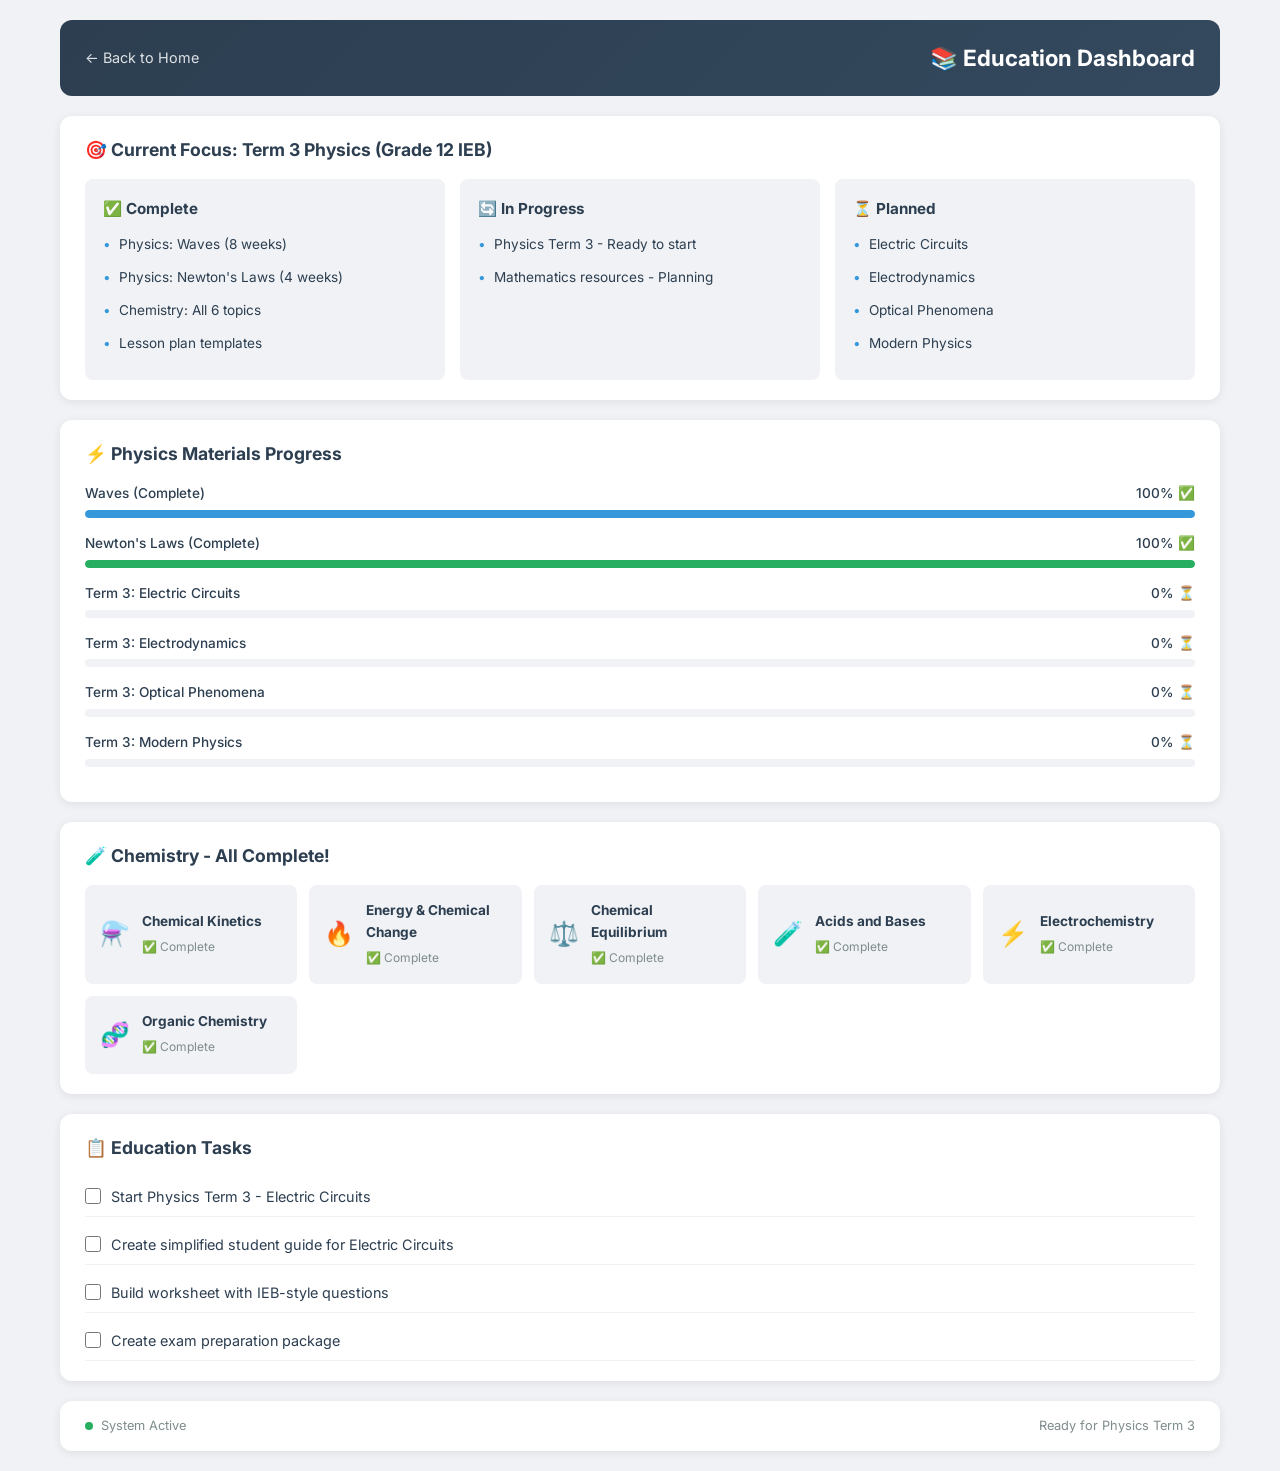
==== docs/pages/dashboard-education.html @ 8936907a "Initial commit: Complete Education & Business Management System" ====
<!DOCTYPE html>
<html lang="en">
<head>
    <meta charset="UTF-8">
    <meta name="viewport" content="width=device-width, initial-scale=1.0">
    <title>Education Dashboard - Professor Zakeyo</title>
    <link rel="stylesheet" href="../assets/css/dashboard.css">
    <link rel="stylesheet" href="../assets/css/page.css">
    <link href="https://fonts.googleapis.com/css2?family=Inter:wght@300;400;500;600;700;800&display=swap" rel="stylesheet">
</head>
<body>
    <div class="container">
        <div class="page-header">
            <a href="../index.html" class="back-link">← Back to Home</a>
            <h1>📚 Education Dashboard</h1>
        </div>

        <!-- Status Overview -->
        <div class="dashboard-section">
            <h2>🎯 Current Focus: Term 3 Physics (Grade 12 IEB)</h2>
            <div class="info-grid">
                <div class="info-card">
                    <h3>✅ Complete</h3>
                    <ul>
                        <li>Physics: Waves (8 weeks)</li>
                        <li>Physics: Newton's Laws (4 weeks)</li>
                        <li>Chemistry: All 6 topics</li>
                        <li>Lesson plan templates</li>
                    </ul>
                </div>
                <div class="info-card">
                    <h3>🔄 In Progress</h3>
                    <ul>
                        <li>Physics Term 3 - Ready to start</li>
                        <li>Mathematics resources - Planning</li>
                    </ul>
                </div>
                <div class="info-card">
                    <h3>⏳ Planned</h3>
                    <ul>
                        <li>Electric Circuits</li>
                        <li>Electrodynamics</li>
                        <li>Optical Phenomena</li>
                        <li>Modern Physics</li>
                    </ul>
                </div>
            </div>
        </div>

        <!-- Physics Progress -->
        <div class="dashboard-section">
            <h2>⚡ Physics Materials Progress</h2>
            <div class="progress-item">
                <div class="progress-header">
                    <span>Waves (Complete)</span>
                    <span>100% ✅</span>
                </div>
                <div class="progress-bar">
                    <div class="progress-fill blue" data-width="100%" style="width: 100%;"></div>
                </div>
            </div>
            <div class="progress-item">
                <div class="progress-header">
                    <span>Newton's Laws (Complete)</span>
                    <span>100% ✅</span>
                </div>
                <div class="progress-bar">
                    <div class="progress-fill green" data-width="100%" style="width: 100%;"></div>
                </div>
            </div>
            <div class="progress-item">
                <div class="progress-header">
                    <span>Term 3: Electric Circuits</span>
                    <span>0% ⏳</span>
                </div>
                <div class="progress-bar">
                    <div class="progress-fill orange" data-width="0%" style="width: 0%;"></div>
                </div>
            </div>
            <div class="progress-item">
                <div class="progress-header">
                    <span>Term 3: Electrodynamics</span>
                    <span>0% ⏳</span>
                </div>
                <div class="progress-bar">
                    <div class="progress-fill orange" data-width="0%" style="width: 0%;"></div>
                </div>
            </div>
            <div class="progress-item">
                <div class="progress-header">
                    <span>Term 3: Optical Phenomena</span>
                    <span>0% ⏳</span>
                </div>
                <div class="progress-bar">
                    <div class="progress-fill orange" data-width="0%" style="width: 0%;"></div>
                </div>
            </div>
            <div class="progress-item">
                <div class="progress-header">
                    <span>Term 3: Modern Physics</span>
                    <span>0% ⏳</span>
                </div>
                <div class="progress-bar">
                    <div class="progress-fill orange" data-width="0%" style="width: 0%;"></div>
                </div>
            </div>
        </div>

        <!-- Chemistry -->
        <div class="dashboard-section">
            <h2>🧪 Chemistry - All Complete!</h2>
            <div class="status-grid">
                <div class="status-item-box">
                    <span class="status-icon">⚗️</span>
                    <div class="status-text"><strong>Chemical Kinetics</strong><span>✅ Complete</span></div>
                </div>
                <div class="status-item-box">
                    <span class="status-icon">🔥</span>
                    <div class="status-text"><strong>Energy & Chemical Change</strong><span>✅ Complete</span></div>
                </div>
                <div class="status-item-box">
                    <span class="status-icon">⚖️</span>
                    <div class="status-text"><strong>Chemical Equilibrium</strong><span>✅ Complete</span></div>
                </div>
                <div class="status-item-box">
                    <span class="status-icon">🧪</span>
                    <div class="status-text"><strong>Acids and Bases</strong><span>✅ Complete</span></div>
                </div>
                <div class="status-item-box">
                    <span class="status-icon">⚡</span>
                    <div class="status-text"><strong>Electrochemistry</strong><span>✅ Complete</span></div>
                </div>
                <div class="status-item-box">
                    <span class="status-icon">🧬</span>
                    <div class="status-text"><strong>Organic Chemistry</strong><span>✅ Complete</span></div>
                </div>
            </div>
        </div>

        <!-- Learning Todo -->
        <div class="dashboard-section">
            <h2>📋 Education Tasks</h2>
            <ul class="todo-list">
                <li class="todo-item">
                    <label><input type="checkbox" id="edu-1"> <span class="todo-text">Start Physics Term 3 - Electric Circuits</span></label>
                </li>
                <li class="todo-item">
                    <label><input type="checkbox" id="edu-2"> <span class="todo-text">Create simplified student guide for Electric Circuits</span></label>
                </li>
                <li class="todo-item">
                    <label><input type="checkbox" id="edu-3"> <span class="todo-text">Build worksheet with IEB-style questions</span></label>
                </li>
                <li class="todo-item">
                    <label><input type="checkbox" id="edu-4"> <span class="todo-text">Create exam preparation package</span></label>
                </li>
            </ul>
        </div>

        <footer class="status-bar">
            <div class="status-item">
                <span class="status-dot green"></span>
                <span>System Active</span>
            </div>
            <div class="status-item">
                <span>Ready for Physics Term 3</span>
            </div>
        </footer>
    </div>
    <script src="../assets/js/dashboard.js"></script>
</body>
</html>
---- docs/assets/css/dashboard.css ----
/* ==========================================
   PROFESSOR ZAKEYO DASHBOARD - Main Styles
   Zero budget, fully responsive
   ========================================== */

/* Reset & Base */
* {
    margin: 0;
    padding: 0;
    box-sizing: border-box;
}

:root {
    --primary: #2c3e50;
    --primary-light: #34495e;
    --accent-blue: #3498db;
    --accent-green: #27ae60;
    --accent-orange: #f39c12;
    --accent-purple: #9b59b6;
    --bg: #f0f2f5;
    --card-bg: #ffffff;
    --text: #2c3e50;
    --text-light: #7f8c8d;
    --shadow: 0 2px 10px rgba(0,0,0,0.08);
    --shadow-hover: 0 5px 20px rgba(0,0,0,0.12);
    --radius: 12px;
    --transition: all 0.3s ease;
}

body {
    font-family: 'Inter', -apple-system, BlinkMacSystemFont, sans-serif;
    background: var(--bg);
    color: var(--text);
    line-height: 1.6;
    min-height: 100vh;
}

.container {
    max-width: 1200px;
    margin: 0 auto;
    padding: 20px;
}

/* Header */
.header {
    background: linear-gradient(135deg, var(--primary) 0%, var(--primary-light) 100%);
    color: white;
    border-radius: var(--radius);
    padding: 24px 30px;
    margin-bottom: 20px;
    box-shadow: var(--shadow);
}

.header-content {
    display: flex;
    justify-content: space-between;
    align-items: center;
    flex-wrap: wrap;
    gap: 15px;
}

.logo-area {
    display: flex;
    align-items: center;
    gap: 15px;
}

.logo-icon {
    font-size: 2.5rem;
    line-height: 1;
}

.logo-area h1 {
    font-size: 1.6rem;
    font-weight: 700;
    margin: 0;
}

.subtitle {
    font-size: 0.85rem;
    opacity: 0.85;
    margin-top: 2px;
}

.user-badge {
    background: rgba(255,255,255,0.2);
    padding: 6px 16px;
    border-radius: 20px;
    font-weight: 600;
    font-size: 0.9rem;
}

.date-badge {
    background: rgba(255,255,255,0.15);
    padding: 6px 14px;
    border-radius: 20px;
    font-size: 0.85rem;
}

/* Quick Stats */
.quick-stats {
    display: grid;
    grid-template-columns: repeat(auto-fit, minmax(200px, 1fr));
    gap: 15px;
    margin-bottom: 20px;
}

.stat-card {
    background: var(--card-bg);
    border-radius: var(--radius);
    padding: 20px;
    display: flex;
    align-items: center;
    gap: 15px;
    box-shadow: var(--shadow);
    transition: var(--transition);
    border-left: 4px solid var(--accent-blue);
}

.stat-card:hover {
    transform: translateY(-2px);
    box-shadow: var(--shadow-hover);
}

.stat-card.education { border-left-color: var(--accent-blue); }
.stat-card.business { border-left-color: var(--accent-green); }
.stat-card.personal { border-left-color: var(--accent-purple); }
.stat-card.achievement { border-left-color: var(--accent-orange); }

.stat-icon {
    font-size: 2rem;
    width: 50px;
    height: 50px;
    display: flex;
    align-items: center;
    justify-content: center;
    background: var(--bg);
    border-radius: 10px;
}

.stat-content {
    display: flex;
    flex-direction: column;
}

.stat-value {
    font-size: 1.5rem;
    font-weight: 800;
    color: var(--primary);
}

.stat-label {
    font-size: 0.8rem;
    color: var(--text-light);
    font-weight: 500;
}

/* Navigation Cards */
.nav-cards {
    display: grid;
    grid-template-columns: repeat(auto-fit, minmax(240px, 1fr));
    gap: 15px;
    margin-bottom: 20px;
}

.nav-card {
    background: var(--card-bg);
    border-radius: var(--radius);
    padding: 25px;
    text-decoration: none;
    color: var(--text);
    box-shadow: var(--shadow);
    transition: var(--transition);
    display: flex;
    flex-direction: column;
    align-items: center;
    text-align: center;
    gap: 8px;
    border-bottom: 4px solid transparent;
}

.nav-card:hover {
    transform: translateY(-3px);
    box-shadow: var(--shadow-hover);
}

.nav-card.main { border-bottom-color: var(--primary); }
.nav-card.education-card { border-bottom-color: var(--accent-blue); }
.nav-card.business-card { border-bottom-color: var(--accent-green); }
.nav-card.personal-card { border-bottom-color: var(--accent-purple); }

.nav-icon {
    font-size: 2.5rem;
}

.nav-title {
    font-size: 1.15rem;
    font-weight: 700;
}

.nav-desc {
    font-size: 0.8rem;
    color: var(--text-light);
}

/* Quick Actions */
.quick-actions {
    background: var(--card-bg);
    border-radius: var(--radius);
    padding: 20px 25px;
    box-shadow: var(--shadow);
    margin-bottom: 20px;
}

.quick-actions h2 {
    font-size: 1.1rem;
    margin-bottom: 15px;
    color: var(--primary);
}

.action-grid {
    display: grid;
    grid-template-columns: repeat(auto-fit, minmax(200px, 1fr));
    gap: 10px;
}

.action-btn {
    background: var(--bg);
    border: none;
    border-radius: 8px;
    padding: 12px 15px;
    cursor: pointer;
    transition: var(--transition);
    font-size: 0.9rem;
    font-weight: 500;
    color: var(--text);
    text-align: left;
    display: flex;
    align-items: center;
    gap: 10px;
    font-family: inherit;
}

.action-btn:hover {
    background: var(--primary);
    color: white;
}

.action-icon {
    font-size: 1.2rem;
}

/* Activity Feed */
.activity-feed {
    background: var(--card-bg);
    border-radius: var(--radius);
    padding: 20px 25px;
    box-shadow: var(--shadow);
    margin-bottom: 20px;
}

.activity-feed h2 {
    font-size: 1.1rem;
    margin-bottom: 15px;
    color: var(--primary);
}

.activity-list {
    display: flex;
    flex-direction: column;
    gap: 10px;
}

.activity-item {
    display: flex;
    align-items: flex-start;
    gap: 12px;
    padding: 10px 0;
    border-bottom: 1px solid #eee;
}

.activity-item:last-child {
    border-bottom: none;
}

.activity-date {
    font-size: 0.75rem;
    font-weight: 700;
    color: var(--accent-blue);
    white-space: nowrap;
    min-width: 55px;
    padding-top: 2px;
}

.activity-text {
    font-size: 0.9rem;
    color: var(--text);
}

/* Journal Note */
.journal-note {
    background: linear-gradient(135deg, #fef9e7 0%, #fdebd0 100%);
    border-radius: var(--radius);
    padding: 20px 25px;
    box-shadow: var(--shadow);
    margin-bottom: 20px;
    border-left: 4px solid var(--accent-orange);
}

.journal-note h2 {
    font-size: 1.1rem;
    margin-bottom: 10px;
    color: var(--accent-orange);
}

.journal-entry p {
    font-size: 0.9rem;
    margin-bottom: 8px;
}

/* Status Bar */
.status-bar {
    background: var(--card-bg);
    border-radius: var(--radius);
    padding: 15px 25px;
    box-shadow: var(--shadow);
    display: flex;
    justify-content: space-between;
    align-items: center;
    flex-wrap: wrap;
    gap: 10px;
    font-size: 0.8rem;
    color: var(--text-light);
}

.status-item {
    display: flex;
    align-items: center;
    gap: 8px;
}

.status-dot {
    width: 8px;
    height: 8px;
    border-radius: 50%;
    display: inline-block;
}

.status-dot.green {
    background: var(--accent-green);
    animation: pulse 2s infinite;
}

@keyframes pulse {
    0%, 100% { opacity: 1; }
    50% { opacity: 0.5; }
}

/* Responsive */
@media (max-width: 768px) {
    .container {
        padding: 10px;
    }
    
    .header {
        padding: 18px 20px;
    }
    
    .header-content {
        flex-direction: column;
        text-align: center;
    }
    
    .logo-area {
        flex-direction: column;
    }
    
    .logo-area h1 {
        font-size: 1.3rem;
    }
    
    .quick-stats {
        grid-template-columns: repeat(2, 1fr);
    }
    
    .nav-cards {
        grid-template-columns: 1fr;
    }
    
    .action-grid {
        grid-template-columns: 1fr;
    }
    
    .status-bar {
        flex-direction: column;
        text-align: center;
    }
}

@media (max-width: 480px) {
    .quick-stats {
        grid-template-columns: 1fr;
    }
    
    .stat-card {
        padding: 15px;
    }
}
---- docs/assets/css/page.css ----
/* ==========================================
   PROFESSOR ZAKEYO DASHBOARD - Page Styles
   ========================================== */

/* Page Header */
.page-header {
    background: linear-gradient(135deg, var(--primary) 0%, var(--primary-light) 100%);
    color: white;
    border-radius: var(--radius);
    padding: 20px 25px;
    margin-bottom: 20px;
    display: flex;
    justify-content: space-between;
    align-items: center;
    flex-wrap: wrap;
    gap: 15px;
}

.page-header h1 {
    font-size: 1.4rem;
    font-weight: 700;
}

.back-link {
    color: white;
    text-decoration: none;
    display: flex;
    align-items: center;
    gap: 5px;
    font-size: 0.9rem;
    opacity: 0.85;
    transition: var(--transition);
}

.back-link:hover {
    opacity: 1;
}

/* Dashboard Sections */
.dashboard-section {
    background: var(--card-bg);
    border-radius: var(--radius);
    padding: 20px 25px;
    box-shadow: var(--shadow);
    margin-bottom: 20px;
}

.dashboard-section h2 {
    font-size: 1.1rem;
    margin-bottom: 15px;
    color: var(--primary);
    display: flex;
    align-items: center;
    gap: 8px;
}

/* Progress Bars */
.progress-item {
    display: flex;
    flex-direction: column;
    gap: 5px;
    margin-bottom: 15px;
}

.progress-header {
    display: flex;
    justify-content: space-between;
    font-size: 0.85rem;
    font-weight: 500;
}

.progress-bar {
    height: 8px;
    background: var(--bg);
    border-radius: 4px;
    overflow: hidden;
}

.progress-fill {
    height: 100%;
    border-radius: 4px;
    transition: width 1s ease;
}

.progress-fill.blue { background: var(--accent-blue); }
.progress-fill.green { background: var(--accent-green); }
.progress-fill.orange { background: var(--accent-orange); }
.progress-fill.purple { background: var(--accent-purple); }

/* Status Grid */
.status-grid {
    display: grid;
    grid-template-columns: repeat(auto-fit, minmax(180px, 1fr));
    gap: 12px;
}

.status-item-box {
    background: var(--bg);
    border-radius: 8px;
    padding: 15px;
    display: flex;
    align-items: center;
    gap: 12px;
}

.status-icon {
    font-size: 1.5rem;
}

.status-text strong {
    display: block;
    font-size: 0.85rem;
}

.status-text span {
    font-size: 0.75rem;
    color: var(--text-light);
}

/* Todo List */
.todo-list {
    list-style: none;
    display: flex;
    flex-direction: column;
    gap: 8px;
}

.todo-item {
    display: flex;
    align-items: flex-start;
    gap: 10px;
    padding: 8px 0;
    border-bottom: 1px solid #f0f0f0;
}

.todo-item label {
    display: flex;
    align-items: flex-start;
    gap: 10px;
    cursor: pointer;
    flex: 1;
}

.todo-item input[type="checkbox"] {
    margin-top: 3px;
    width: 16px;
    height: 16px;
    accent-color: var(--accent-green);
}

.todo-text {
    font-size: 0.9rem;
}

/* Priority Tags */
.priority {
    display: inline-block;
    padding: 2px 8px;
    border-radius: 4px;
    font-size: 0.7rem;
    font-weight: 600;
    text-transform: uppercase;
}

.priority.high { background: #ffe0e0; color: #e74c3c; }
.priority.medium { background: #fff3d6; color: #f39c12; }
.priority.low { background: #d4f5d4; color: #27ae60; }

/* Info Cards */
.info-grid {
    display: grid;
    grid-template-columns: repeat(auto-fit, minmax(250px, 1fr));
    gap: 15px;
}

.info-card {
    background: var(--bg);
    border-radius: 8px;
    padding: 18px;
}

.info-card h3 {
    font-size: 0.95rem;
    margin-bottom: 10px;
    color: var(--primary);
}

.info-card p, .info-card li {
    font-size: 0.85rem;
    margin-bottom: 5px;
    color: var(--text);
}

.info-card ul {
    list-style: none;
}

.info-card ul li {
    padding: 3px 0;
    padding-left: 16px;
    position: relative;
}

.info-card ul li:before {
    content: "•";
    position: absolute;
    left: 0;
    color: var(--accent-blue);
}

/* Resource Links */
.resource-links {
    display: grid;
    grid-template-columns: repeat(auto-fit, minmax(200px, 1fr));
    gap: 10px;
}

.resource-link {
    background: var(--bg);
    border-radius: 8px;
    padding: 15px;
    text-decoration: none;
    color: var(--text);
    display: flex;
    align-items: center;
    gap: 12px;
    transition: var(--transition);
}

.resource-link:hover {
    background: var(--primary);
    color: white;
}

.resource-link .emoji {
    font-size: 1.3rem;
}

.resource-link .name {
    font-weight: 500;
    font-size: 0.85rem;
}

/* Timeline */
.timeline {
    display: flex;
    flex-direction: column;
    gap: 15px;
}

.timeline-item {
    display: flex;
    gap: 15px;
}

.timeline-date {
    min-width: 80px;
    font-size: 0.75rem;
    font-weight: 700;
    color: var(--accent-blue);
    padding-top: 2px;
}

.timeline-content {
    flex: 1;
    padding-bottom: 15px;
    border-bottom: 1px solid #eee;
    font-size: 0.9rem;
}

/* Learning Journal */
.journal-grid {
    display: grid;
    grid-template-columns: repeat(auto-fit, minmax(280px, 1fr));
    gap: 15px;
}

.journal-card {
    background: var(--bg);
    border-radius: 8px;
    padding: 18px;
    border-left: 4px solid var(--accent-orange);
}

.journal-card h3 {
    font-size: 0.9rem;
    margin-bottom: 8px;
}

.journal-card p {
    font-size: 0.8rem;
    color: var(--text-light);
    margin-bottom: 5px;
}

/* Empty State */
.empty-state {
    text-align: center;
    padding: 40px 20px;
}

.empty-state .emoji {
    font-size: 3rem;
    margin-bottom: 15px;
}

.empty-state h3 {
    font-size: 1.1rem;
    margin-bottom: 8px;
}

.empty-state p {
    font-size: 0.85rem;
    color: var(--text-light);
}

/* Responsive for Pages */
@media (max-width: 768px) {
    .page-header {
        flex-direction: column;
        text-align: center;
    }
    
    .status-grid {
        grid-template-columns: 1fr;
    }
    
    .info-grid {
        grid-template-columns: 1fr;
    }
    
    .resource-links {
        grid-template-columns: 1fr;
    }
    
    .journal-grid {
        grid-template-columns: 1fr;
    }
}
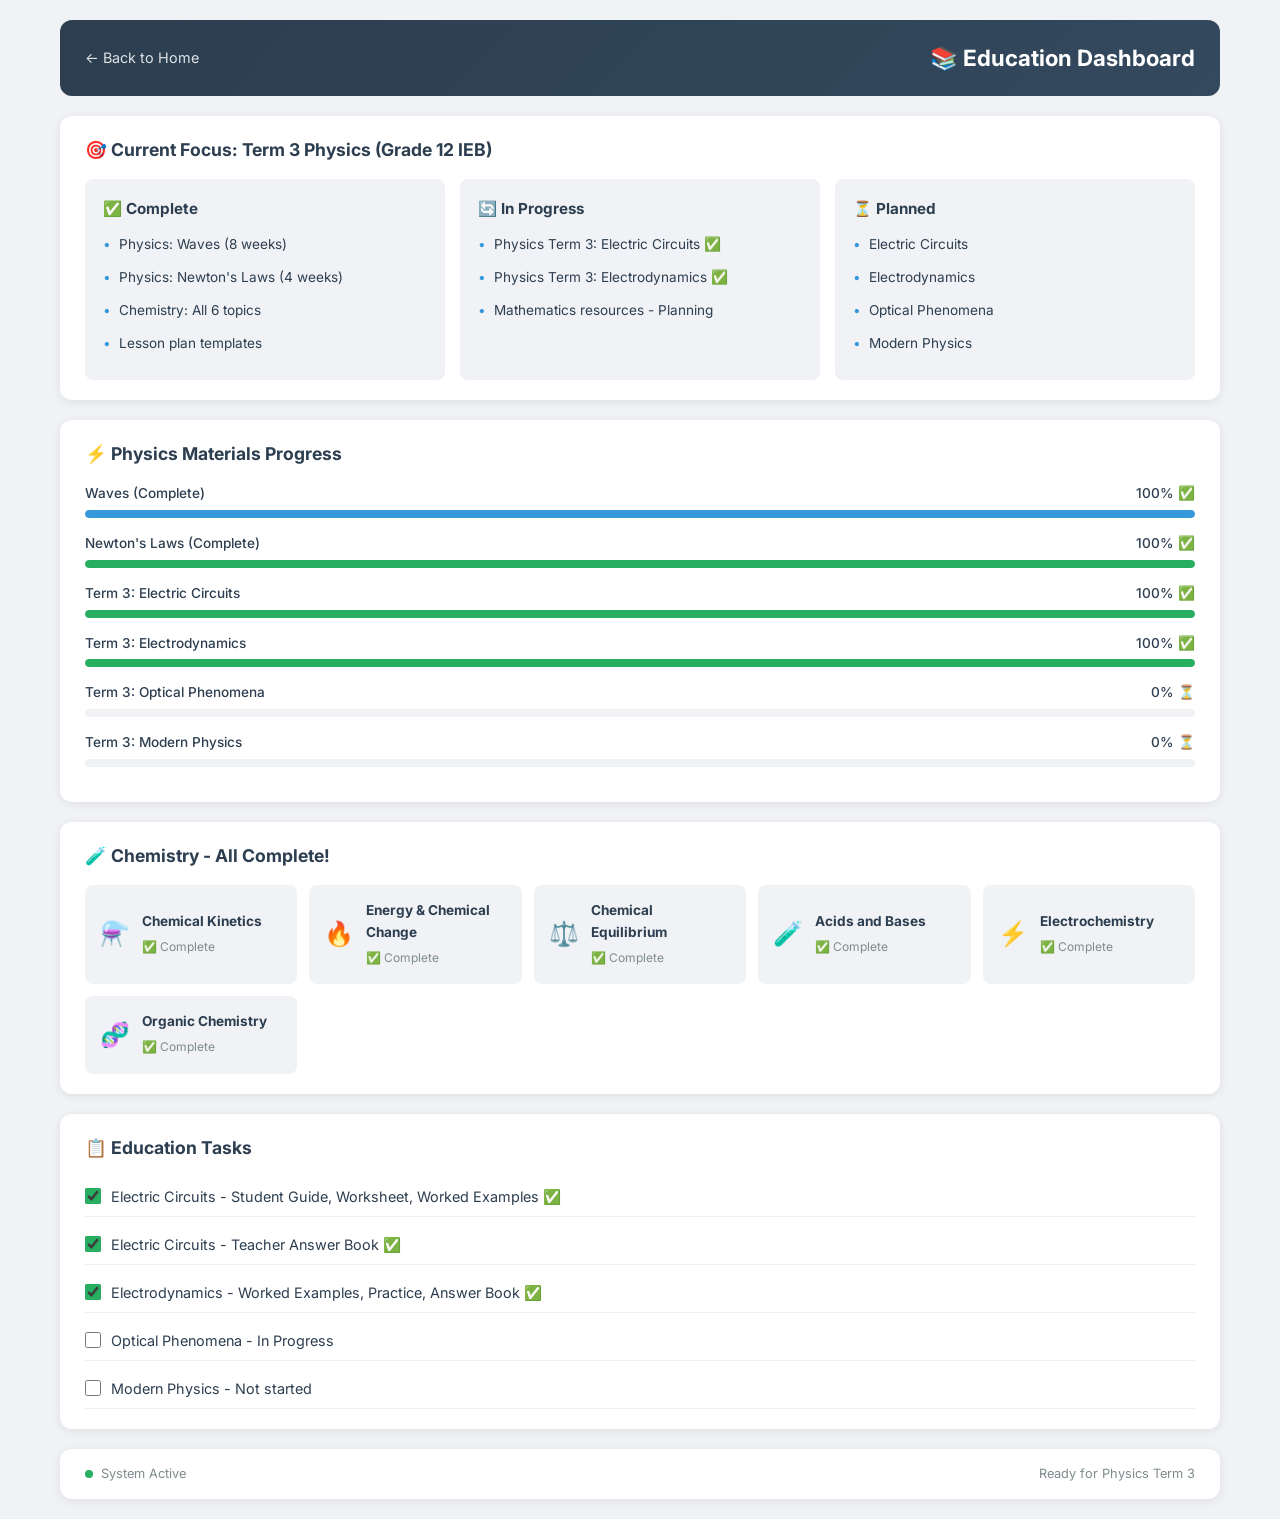
==== commit 7a55ed6b: "Update dashboard - Term 3 progress, activity feed, education page" ====
--- a/docs/pages/dashboard-education.html
+++ b/docs/pages/dashboard-education.html
@@ -31,7 +31,8 @@
                 <div class="info-card">
                     <h3>🔄 In Progress</h3>
                     <ul>
-                        <li>Physics Term 3 - Ready to start</li>
+                        <li>Physics Term 3: Electric Circuits ✅</li>
+                        <li>Physics Term 3: Electrodynamics ✅</li>
                         <li>Mathematics resources - Planning</li>
                     </ul>
                 </div>
@@ -71,19 +72,19 @@
             <div class="progress-item">
                 <div class="progress-header">
                     <span>Term 3: Electric Circuits</span>
-                    <span>0% ⏳</span>
+                    <span>100% ✅</span>
                 </div>
                 <div class="progress-bar">
-                    <div class="progress-fill orange" data-width="0%" style="width: 0%;"></div>
+                    <div class="progress-fill green" data-width="100%" style="width: 100%;"></div>
                 </div>
             </div>
             <div class="progress-item">
                 <div class="progress-header">
                     <span>Term 3: Electrodynamics</span>
-                    <span>0% ⏳</span>
+                    <span>100% ✅</span>
                 </div>
                 <div class="progress-bar">
-                    <div class="progress-fill orange" data-width="0%" style="width: 0%;"></div>
+                    <div class="progress-fill green" data-width="100%" style="width: 100%;"></div>
                 </div>
             </div>
             <div class="progress-item">
@@ -142,16 +143,19 @@
             <h2>📋 Education Tasks</h2>
             <ul class="todo-list">
                 <li class="todo-item">
-                    <label><input type="checkbox" id="edu-1"> <span class="todo-text">Start Physics Term 3 - Electric Circuits</span></label>
+                    <label><input type="checkbox" id="edu-1" checked> <span class="todo-text">Electric Circuits - Student Guide, Worksheet, Worked Examples ✅</span></label>
                 </li>
                 <li class="todo-item">
-                    <label><input type="checkbox" id="edu-2"> <span class="todo-text">Create simplified student guide for Electric Circuits</span></label>
+                    <label><input type="checkbox" id="edu-2" checked> <span class="todo-text">Electric Circuits - Teacher Answer Book ✅</span></label>
                 </li>
                 <li class="todo-item">
-                    <label><input type="checkbox" id="edu-3"> <span class="todo-text">Build worksheet with IEB-style questions</span></label>
+                    <label><input type="checkbox" id="edu-3" checked> <span class="todo-text">Electrodynamics - Worked Examples, Practice, Answer Book ✅</span></label>
                 </li>
                 <li class="todo-item">
-                    <label><input type="checkbox" id="edu-4"> <span class="todo-text">Create exam preparation package</span></label>
+                    <label><input type="checkbox" id="edu-4"> <span class="todo-text">Optical Phenomena - In Progress</span></label>
+                </li>
+                <li class="todo-item">
+                    <label><input type="checkbox" id="edu-5"> <span class="todo-text">Modern Physics - Not started</span></label>
                 </li>
             </ul>
         </div>
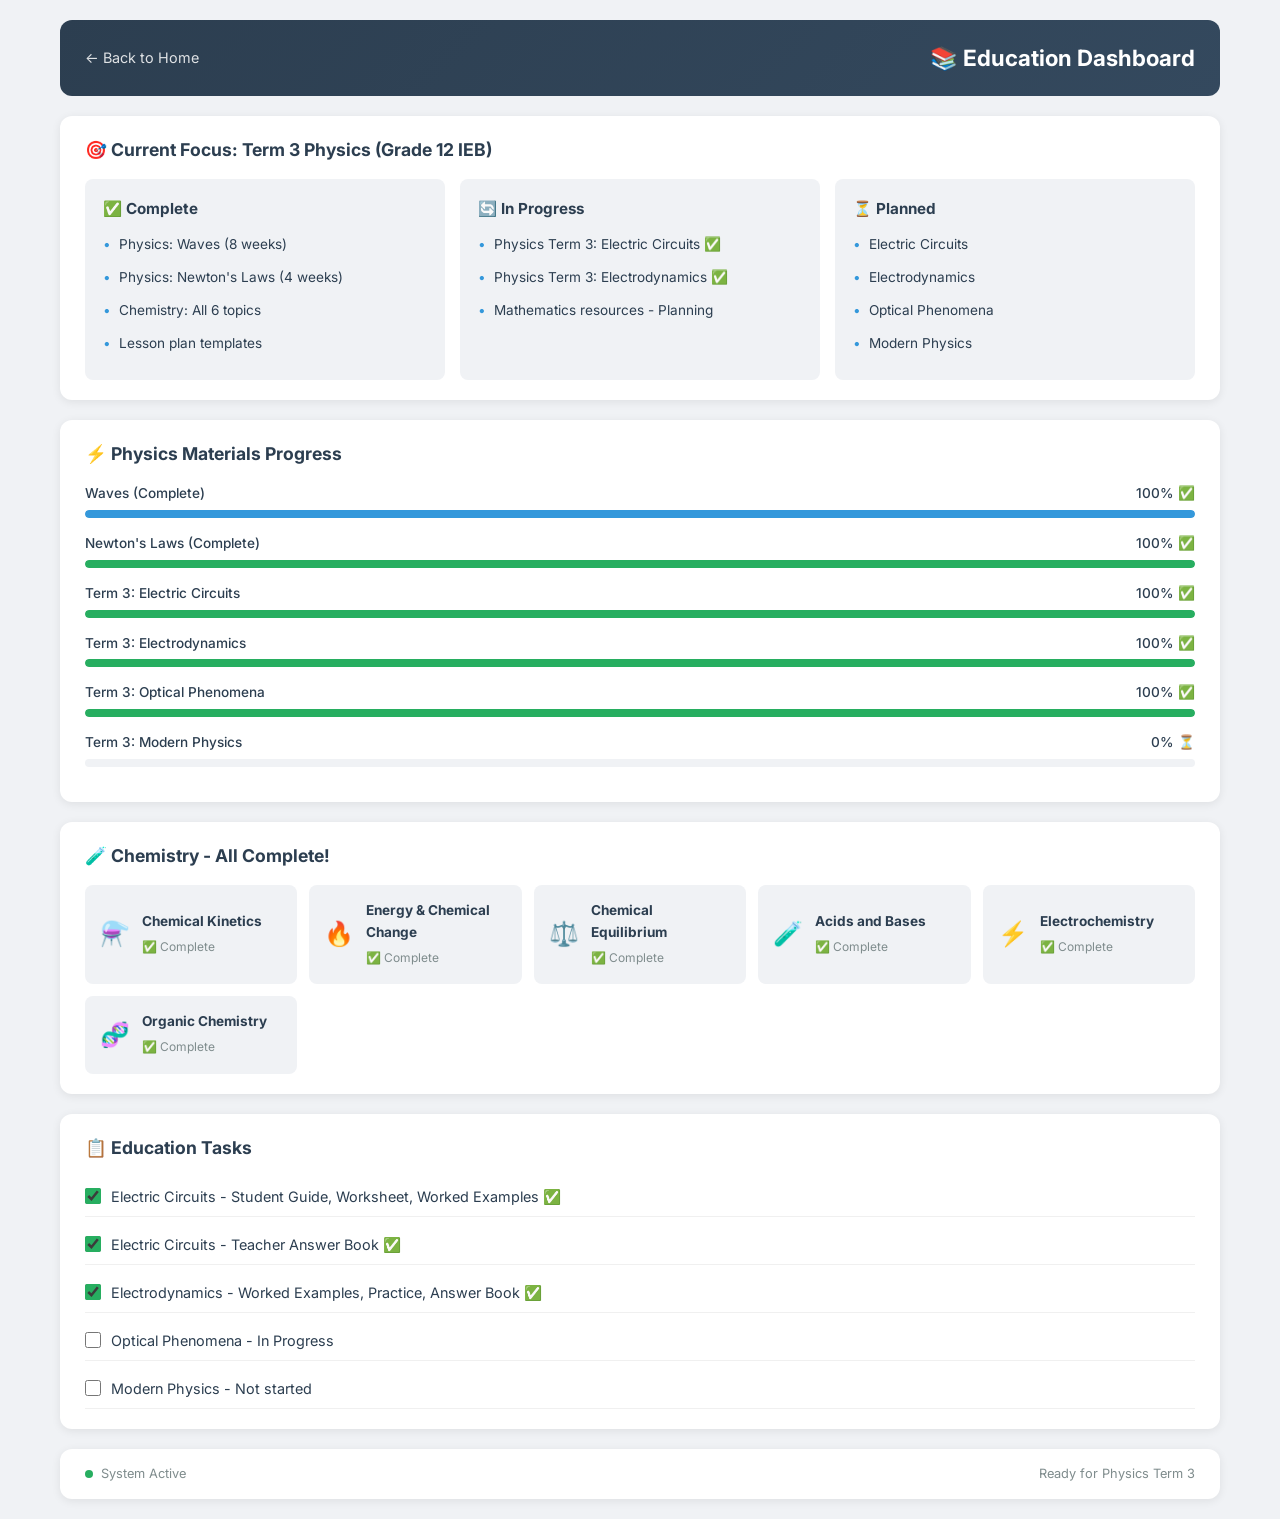
==== commit 9b03aae9: "Add Optical Phenomena - worked examples, practice activities, answer book + update dashboard" ====
--- a/docs/pages/dashboard-education.html
+++ b/docs/pages/dashboard-education.html
@@ -90,10 +90,10 @@
             <div class="progress-item">
                 <div class="progress-header">
                     <span>Term 3: Optical Phenomena</span>
-                    <span>0% ⏳</span>
+                    <span>100% ✅</span>
                 </div>
                 <div class="progress-bar">
-                    <div class="progress-fill orange" data-width="0%" style="width: 0%;"></div>
+                    <div class="progress-fill green" data-width="100%" style="width: 100%;"></div>
                 </div>
             </div>
             <div class="progress-item">
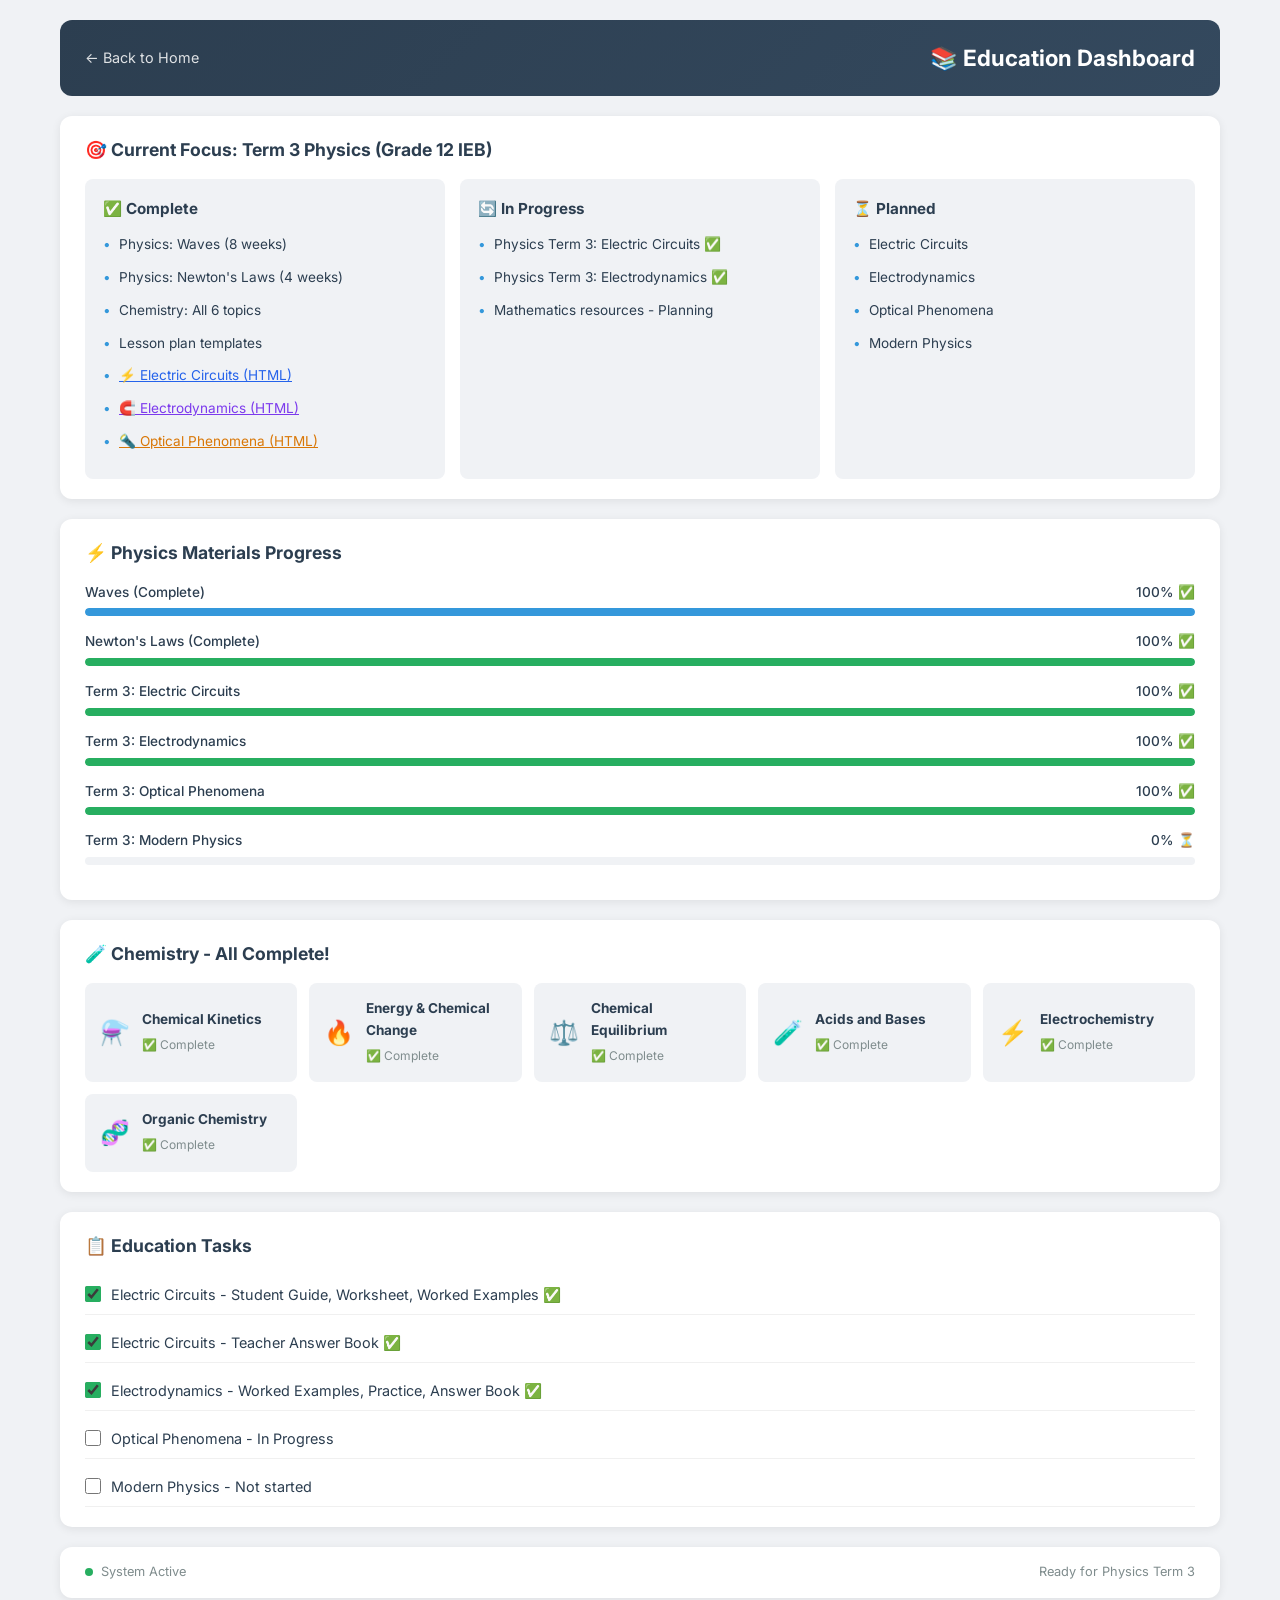
==== commit f135f239: "Add interactive HTML practice pages for all 3 Term 3 physics topics + link from dashboard" ====
--- a/docs/pages/dashboard-education.html
+++ b/docs/pages/dashboard-education.html
@@ -26,6 +26,9 @@
                         <li>Physics: Newton's Laws (4 weeks)</li>
                         <li>Chemistry: All 6 topics</li>
                         <li>Lesson plan templates</li>
+                        <li><a href="electric-circuits-practice.html" style="color:#2563eb;">⚡ Electric Circuits (HTML)</a></li>
+                        <li><a href="electrodynamics-practice.html" style="color:#7c3aed;">🧲 Electrodynamics (HTML)</a></li>
+                        <li><a href="optical-phenomena-practice.html" style="color:#d97706;">🔦 Optical Phenomena (HTML)</a></li>
                     </ul>
                 </div>
                 <div class="info-card">
